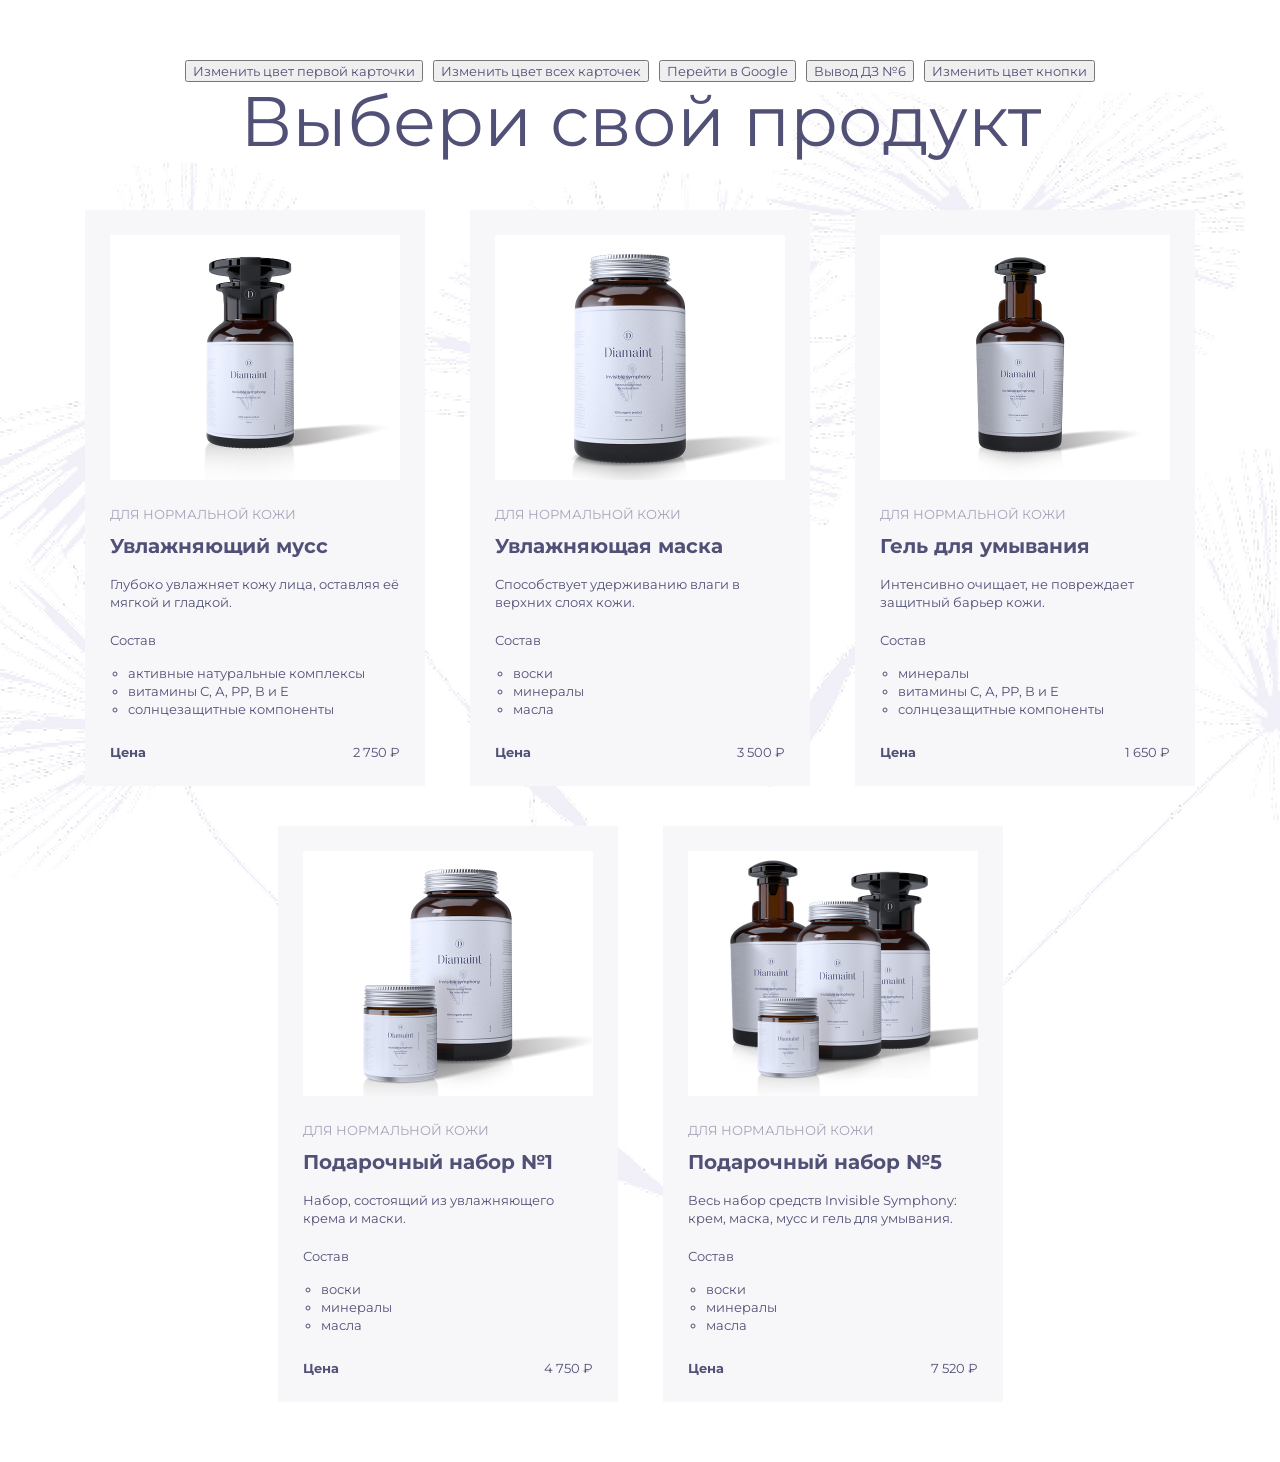
==== index.html @ edb16065 "add JS functions and variables" ====
<!DOCTYPE html>
<html lang="en">
<head>
    <meta charset="UTF-8">
    <meta name="viewport" content="width=device-width, initial-scale=1.0">

    <title>Продуктовая карточка</title>

    <link rel="preconnect" href="https://fonts.googleapis.com">
    <link rel="preconnect" href="https://fonts.gstatic.com" crossorigin>
    <link href="https://fonts.googleapis.com/css2?family=Montserrat:wght@400;700&display=swap" rel="stylesheet">

    <link rel="stylesheet" href="style.css">
    <link rel="stylesheet" href="button.css">
</head>

<body>
    <main class="main">
        <div class="container">
            <div class="button">
                <button id="change-color-first-card">Изменить цвет первой карточки</button>
                <button id="change-color-all-cards">Изменить цвет всех карточек</button>
                <button id="go-to-google">Перейти в Google</button>
                <button id="show-homework-message">Вывод ДЗ &#8470;6</button>
                <button id="change-button-color">Изменить цвет кнопки</button>
            </div>
            <h1 class="products__title">Выбери свой продукт</h1>

            <ul class="products clear-list">

                <li class="products__item card">
                    <img src="img/muss_1.jpg" alt="Товар Увлажняющий мусс" class="card__image">
                    <span class="card__category">для нормальной кожи</span>
                    <h2 class="card__name">Увлажняющий мусс</h2>
                    <p class="card__description">
                        Глубоко увлажняет кожу лица, оставляя её мягкой и гладкой.
                    </p>

                    <div class="card__compound compound">
                        <span class="compound__name">Состав</span>
                        <ul class="compound__list">
                            <li>активные натуральные комплексы</li>
                            <li>витамины С, А, РР, В и Е</li>
                            <li>солнцезащитные компоненты</li>
                        </ul>
                    </div>

                    <div class="card__price">
                        <b>Цена</b>
                        <span>2 750 &#8381;</span>
                    </div>
                </li>

                <li class="products__item card">
                    <img src="img/Moisturizing_mask.jpg" alt="Товар Увлажняющая маска" class="card__image">
                    <span class="card__category">для нормальной кожи</span>
                    <h2 class="card__name">Увлажняющая маска</h2>
                    <p class="card__description">
                        Способствует удерживанию влаги в верхних слоях кожи.
                    </p>

                    <div class="card__compound compound">
                        <span class="compound__name">Состав</span>
                        <ul class="compound__list">
                            <li>воски</li>
                            <li>минералы</li>
                            <li>масла</li>
                        </ul>
                    </div>

                    <div class="card__price">
                        <b>Цена</b>
                        <span>3 500 &#8381;</span>
                    </div>
                </li>

                <li class="products__item card">
                    <img src="img/gel_cleanser.jpg" alt="Товар Гель для умывания" class="card__image">
                    <span class="card__category">для нормальной кожи</span>
                    <h2 class="card__name">Гель для умывания</h2>
                    <p class="card__description">
                        Интенсивно очищает, не повреждает защитный барьер кожи.
                    </p>

                    <div class="card__compound compound">
                        <span class="compound__name">Состав</span>
                        <ul class="compound__list">
                            <li>минералы</li>
                            <li>витамины С, А, РР, В и Е</li>
                            <li>солнцезащитные компоненты</li>
                        </ul>
                    </div>

                    <div class="card__price">
                        <b>Цена</b>
                        <span>1 650 &#8381;</span>
                    </div>
                </li>

                <li class="products__item card">
                    <img src="img/gift_set_1.jpg" alt="Товар Подарочный набор №1" class="card__image">
                    <span class="card__category">для нормальной кожи</span>
                    <h2 class="card__name">Подарочный набор №1</h2>
                    <p class="card__description">
                        Набор, состоящий из увлажняющего крема и маски.
                    </p>

                    <div class="card__compound compound">
                        <span class="compound__name">Состав</span>
                        <ul class="compound__list">
                            <li>воски</li>
                            <li>минералы</li>
                            <li>масла</li>
                        </ul>
                    </div>

                    <div class="card__price">
                        <b>Цена</b>
                        <span>4 750 &#8381;</span>
                    </div>
                </li>

                <li class="products__item card">
                    <img src="img/gift_set_5.jpg" alt="Товар Подарочный набор №5" class="card__image">
                    <span class="card__category">для нормальной кожи</span>
                    <h2 class="card__name">Подарочный набор №5</h2>
                    <p class="card__description">
                        Весь набор средств Invisible Symphony: крем, маска, мусс и гель для умывания.
                    </p>

                    <div class="card__compound compound">
                        <span class="compound__name">Состав</span>
                        <ul class="compound__list">
                            <li>воски</li>
                            <li>минералы</li>
                            <li>масла</li>
                        </ul>
                    </div>

                    <div class="card__price">
                        <b>Цена</b>
                        <span>7 520 &#8381;</span>
                    </div>
                </li>

            </ul>
        </div>
    </main>
    <script src="main.js"></script>
    <script src="homework-7.js"></script>
</body>
</html>
---- style.css ----
*,
*::before,
*::after {
    box-sizing: border-box;
}

body {
    margin: 0;
    font-family: "Montserrat", sans-serif;
    background-color: #ffffff;
    background-image: url("img/dandelion-seeds.png");
    background-position: left top;
    font-size: 13px;
    line-height: 18px;
    color: #515076;
}

.products__title {
    margin: 0 0 50px;
    font-size: 70px;
    font-weight: 400;
    line-height: 78px;
    text-align: center;
}

.main {
    padding: 60px 0;
}

.container {
    width: 1110px;
    margin: 0 auto;
}

.clear-list {
    margin: 0;
    padding: 0;
    list-style: none;
}

.products {
    display: flex;
    flex-wrap: wrap;
    justify-content: center;
    gap: 40px 45px;
}

.products__item {
    width: 340px;
}

.card {
    min-height: 573px;
    padding: 25px;
    background-color: #F7F7FA;
}

.card__image {
    display: block;
    width: 290px;
    height: 245px;
    margin-bottom: 25px;
}

.card__category {
    display: block;
    margin-bottom: 10px;
    font-size: 13px;
    line-height: 18px;
    color: #A5A3B9;
    text-transform: uppercase;
}

.card__name {
    margin: 0 0 15px;
    font-size: 20px;
    line-height: 27px;
    font-weight: 700;
}

.card__description {
    margin: 0 0 20px;
}

.card__compound {
    margin-bottom: 25px;
}

.compound__name {
    display: block;
    margin-bottom: 15px;
}

.compound__list {
    margin: 0;
    padding-left: 18px;
}

.card__price {
    display: flex;
    justify-content: space-between;
    align-items: center;
}
---- button.css ----
.button {
    display: flex;
    justify-content: center;
    gap: 10px;
}

button {
    font-family: "Montserrat", sans-serif;
    font-size: 13px;
    color: #515076;
}
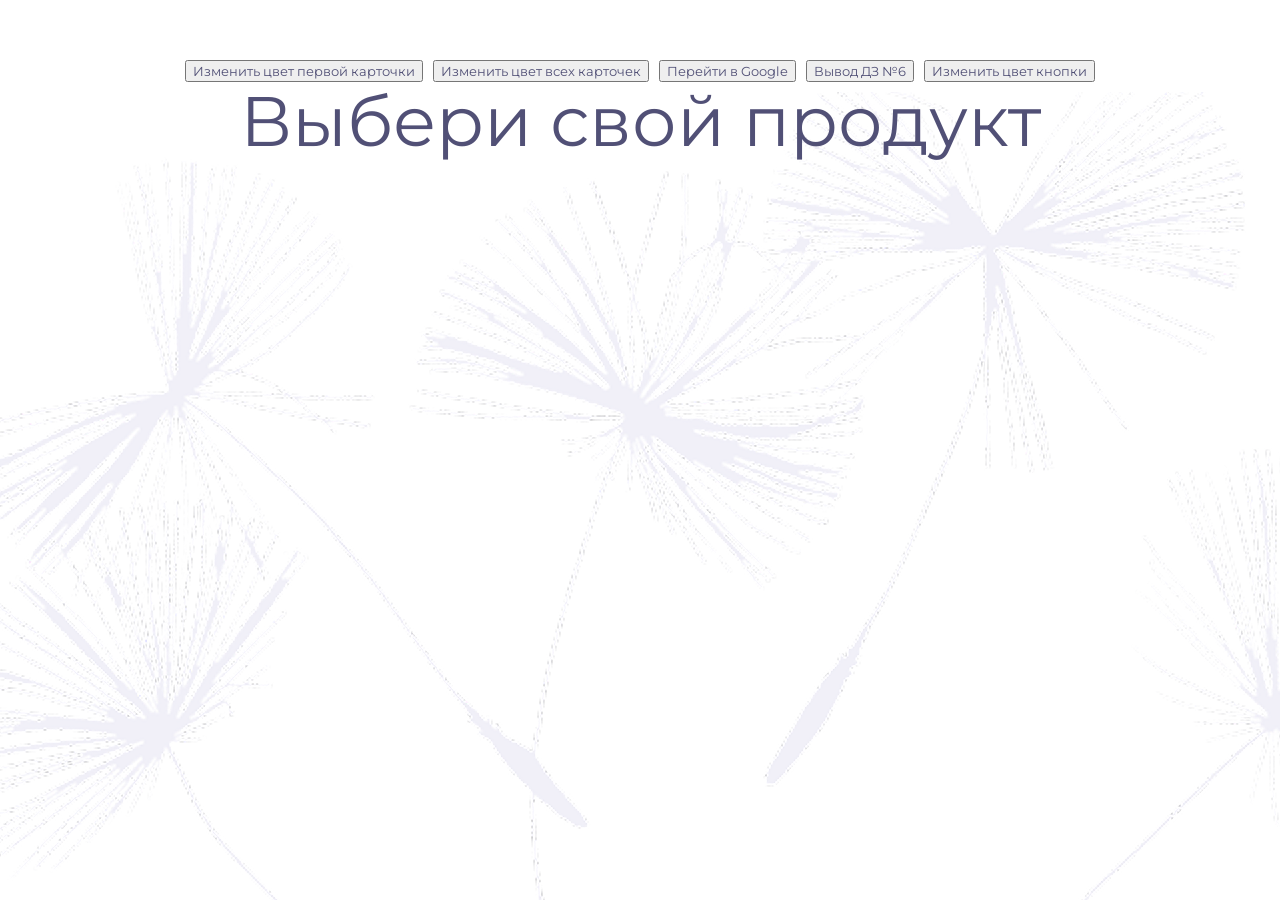
==== commit 132a384f: "feat: add homework 10 product cards and data processing" ====
--- a/index.html
+++ b/index.html
@@ -1,5 +1,5 @@
 <!DOCTYPE html>
-<html lang="en">
+<html lang="ru">
 <head>
     <meta charset="UTF-8">
     <meta name="viewport" content="width=device-width, initial-scale=1.0">
@@ -8,145 +8,57 @@
 
     <link rel="preconnect" href="https://fonts.googleapis.com">
     <link rel="preconnect" href="https://fonts.gstatic.com" crossorigin>
-    <link href="https://fonts.googleapis.com/css2?family=Montserrat:wght@400;700&display=swap" rel="stylesheet">
+
+    <link
+        href="https://fonts.googleapis.com/css2?family=Montserrat:wght@400;700&display=swap"
+        rel="stylesheet"
+    >
 
     <link rel="stylesheet" href="style.css">
     <link rel="stylesheet" href="button.css">
 </head>
 
 <body>
+
     <main class="main">
         <div class="container">
+
             <div class="button">
-                <button id="change-color-first-card">Изменить цвет первой карточки</button>
-                <button id="change-color-all-cards">Изменить цвет всех карточек</button>
-                <button id="go-to-google">Перейти в Google</button>
-                <button id="show-homework-message">Вывод ДЗ &#8470;6</button>
-                <button id="change-button-color">Изменить цвет кнопки</button>
+                <button id="change-color-first-card">
+                    Изменить цвет первой карточки
+                </button>
+
+                <button id="change-color-all-cards">
+                    Изменить цвет всех карточек
+                </button>
+
+                <button id="go-to-google">
+                    Перейти в Google
+                </button>
+
+                <button id="show-homework-message">
+                    Вывод ДЗ №6
+                </button>
+
+                <button id="change-button-color">
+                    Изменить цвет кнопки
+                </button>
             </div>
-            <h1 class="products__title">Выбери свой продукт</h1>
 
-            <ul class="products clear-list">
+            <h1 class="products__title">
+                Выбери свой продукт
+            </h1>
 
-                <li class="products__item card">
-                    <img src="img/muss_1.jpg" alt="Товар Увлажняющий мусс" class="card__image">
-                    <span class="card__category">для нормальной кожи</span>
-                    <h2 class="card__name">Увлажняющий мусс</h2>
-                    <p class="card__description">
-                        Глубоко увлажняет кожу лица, оставляя её мягкой и гладкой.
-                    </p>
+            <ul class="products clear-list"></ul>
 
-                    <div class="card__compound compound">
-                        <span class="compound__name">Состав</span>
-                        <ul class="compound__list">
-                            <li>активные натуральные комплексы</li>
-                            <li>витамины С, А, РР, В и Е</li>
-                            <li>солнцезащитные компоненты</li>
-                        </ul>
-                    </div>
-
-                    <div class="card__price">
-                        <b>Цена</b>
-                        <span>2 750 &#8381;</span>
-                    </div>
-                </li>
-
-                <li class="products__item card">
-                    <img src="img/Moisturizing_mask.jpg" alt="Товар Увлажняющая маска" class="card__image">
-                    <span class="card__category">для нормальной кожи</span>
-                    <h2 class="card__name">Увлажняющая маска</h2>
-                    <p class="card__description">
-                        Способствует удерживанию влаги в верхних слоях кожи.
-                    </p>
-
-                    <div class="card__compound compound">
-                        <span class="compound__name">Состав</span>
-                        <ul class="compound__list">
-                            <li>воски</li>
-                            <li>минералы</li>
-                            <li>масла</li>
-                        </ul>
-                    </div>
-
-                    <div class="card__price">
-                        <b>Цена</b>
-                        <span>3 500 &#8381;</span>
-                    </div>
-                </li>
-
-                <li class="products__item card">
-                    <img src="img/gel_cleanser.jpg" alt="Товар Гель для умывания" class="card__image">
-                    <span class="card__category">для нормальной кожи</span>
-                    <h2 class="card__name">Гель для умывания</h2>
-                    <p class="card__description">
-                        Интенсивно очищает, не повреждает защитный барьер кожи.
-                    </p>
-
-                    <div class="card__compound compound">
-                        <span class="compound__name">Состав</span>
-                        <ul class="compound__list">
-                            <li>минералы</li>
-                            <li>витамины С, А, РР, В и Е</li>
-                            <li>солнцезащитные компоненты</li>
-                        </ul>
-                    </div>
-
-                    <div class="card__price">
-                        <b>Цена</b>
-                        <span>1 650 &#8381;</span>
-                    </div>
-                </li>
-
-                <li class="products__item card">
-                    <img src="img/gift_set_1.jpg" alt="Товар Подарочный набор №1" class="card__image">
-                    <span class="card__category">для нормальной кожи</span>
-                    <h2 class="card__name">Подарочный набор №1</h2>
-                    <p class="card__description">
-                        Набор, состоящий из увлажняющего крема и маски.
-                    </p>
-
-                    <div class="card__compound compound">
-                        <span class="compound__name">Состав</span>
-                        <ul class="compound__list">
-                            <li>воски</li>
-                            <li>минералы</li>
-                            <li>масла</li>
-                        </ul>
-                    </div>
-
-                    <div class="card__price">
-                        <b>Цена</b>
-                        <span>4 750 &#8381;</span>
-                    </div>
-                </li>
-
-                <li class="products__item card">
-                    <img src="img/gift_set_5.jpg" alt="Товар Подарочный набор №5" class="card__image">
-                    <span class="card__category">для нормальной кожи</span>
-                    <h2 class="card__name">Подарочный набор №5</h2>
-                    <p class="card__description">
-                        Весь набор средств Invisible Symphony: крем, маска, мусс и гель для умывания.
-                    </p>
-
-                    <div class="card__compound compound">
-                        <span class="compound__name">Состав</span>
-                        <ul class="compound__list">
-                            <li>воски</li>
-                            <li>минералы</li>
-                            <li>масла</li>
-                        </ul>
-                    </div>
-
-                    <div class="card__price">
-                        <b>Цена</b>
-                        <span>7 520 &#8381;</span>
-                    </div>
-                </li>
-
-            </ul>
         </div>
     </main>
+
     <script src="main.js"></script>
     <script src="homework-7.js"></script>
+    <script src="homework-8.js"></script>
+    <script type="module" src="./homework-9.js"></script>
+    <script type="module" src="./homework-10.js"></script>
+
 </body>
 </html>
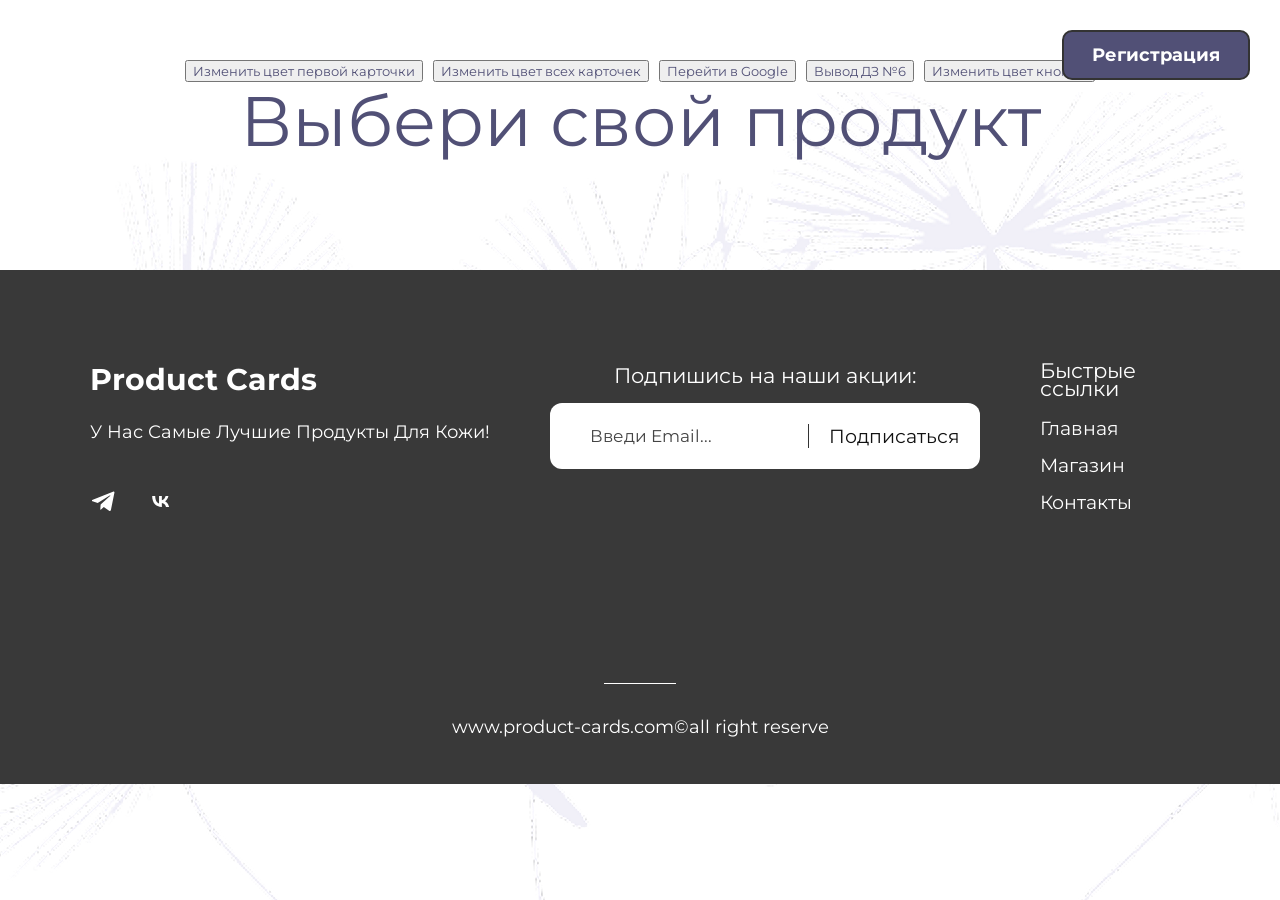
==== commit 636133b1: "feat: add homework 11 forms and modal window" ====
--- a/index.html
+++ b/index.html
@@ -1,64 +1,352 @@
 <!DOCTYPE html>
+
 <html lang="ru">
+
 <head>
-    <meta charset="UTF-8">
-    <meta name="viewport" content="width=device-width, initial-scale=1.0">
-
-    <title>Продуктовая карточка</title>
-
-    <link rel="preconnect" href="https://fonts.googleapis.com">
-    <link rel="preconnect" href="https://fonts.gstatic.com" crossorigin>
-
-    <link
-        href="https://fonts.googleapis.com/css2?family=Montserrat:wght@400;700&display=swap"
-        rel="stylesheet"
-    >
-
-    <link rel="stylesheet" href="style.css">
-    <link rel="stylesheet" href="button.css">
+
+<meta charset="UTF-8">
+<meta name="viewport" content="width=device-width, initial-scale=1.0">
+
+<title>Продуктовая карточка</title>
+
+<link rel="preconnect" href="https://fonts.googleapis.com">
+<link rel="preconnect" href="https://fonts.gstatic.com" crossorigin>
+
+<link
+    href="https://fonts.googleapis.com/css2?family=Montserrat:wght@400;700&display=swap"
+    rel="stylesheet"
+>
+
+<link rel="stylesheet" href="style.css">
+<link rel="stylesheet" href="button.css">
+<link rel="stylesheet" href="footer.css">
+<link rel="stylesheet" href="modal.css">
+
+
 </head>
 
 <body>
 
-    <main class="main">
-        <div class="container">
-
-            <div class="button">
-                <button id="change-color-first-card">
-                    Изменить цвет первой карточки
+
+<main class="main">
+
+    <div class="container">
+
+        <div class="button">
+
+            <button id="change-color-first-card">
+                Изменить цвет первой карточки
+            </button>
+
+            <button id="change-color-all-cards">
+                Изменить цвет всех карточек
+            </button>
+
+            <button id="go-to-google">
+                Перейти в Google
+            </button>
+
+            <button id="show-homework-message">
+                Вывод ДЗ №6
+            </button>
+
+            <button id="change-button-color">
+                Изменить цвет кнопки
+            </button>
+
+        </div>
+
+        <div class="registration">
+
+            <button id="registration-button" type="button">
+                Регистрация
+            </button>
+
+        </div>
+
+        <h1 class="products__title">
+            Выбери свой продукт
+        </h1>
+
+        <ul class="products clear-list"></ul>
+
+    </div>
+
+</main>
+
+<footer class="footer">
+
+    <div class="footer__container">
+
+        <div class="footer__info">
+
+            <h2 class="footer__title">
+                Product Cards
+            </h2>
+
+            <p class="footer__description">
+                У Нас Самые Лучшие Продукты Для Кожи!
+            </p>
+
+            <div class="footer__socials">
+
+                <a
+                    href="https://t.me/"
+                    class="footer__social"
+                    aria-label="Telegram"
+                >
+
+                    <svg
+                        viewBox="0 0 24 24"
+                        aria-hidden="true"
+                    >
+
+                        <path
+                            d="M21.5 3.5 18.2 20c-.25 1.17-.9 1.46-1.82.91l-5.02-3.7-2.42 2.33c-.27.27-.5.5-1.03.5l.37-5.11 9.3-8.4c.4-.37-.09-.57-.62-.2L5.47 13.37.52 11.82c-1.08-.34-1.1-1.08.23-1.59L20.1 2.6c.91-.34 1.71.2 1.4.9Z"
+                        />
+
+                    </svg>
+
+                </a>
+
+                <a
+                    href="https://vk.com/"
+                    class="footer__social"
+                    aria-label="VK"
+                >
+
+                    <svg
+                        viewBox="0 0 24 24"
+                        aria-hidden="true"
+                    >
+
+                        <path
+                            d="M13.1 17.2c-5.7 0-9-3.9-9.1-10.4h2.9c.1 4.7 2.1 6.7 3.7 7.1V6.8h2.7v4.1c1.5-.2 3.1-2 3.6-4.1h2.7c-.4 2.5-2 4.3-3.2 5 1.2.6 3.1 2.2 3.9 5.4h-3c-.5-2-1.9-3.5-4-3.8v3.8h-.2Z"
+                        />
+
+                    </svg>
+
+                </a>
+
+            </div>
+
+        </div>
+
+        <div class="footer__subscribe">
+
+            <h2 class="footer__subscribe-title">
+                Подпишись на наши акции:
+            </h2>
+
+            <form class="footer__form">
+
+                <label
+                    for="email"
+                    class="footer__label"
+                >
+                    Email
+                </label>
+
+                <input
+                    type="email"
+                    id="email"
+                    name="email"
+                    class="footer__input"
+                    placeholder="Введи Email..."
+                    title="Введите корректный адрес электронной почты"
+                    required
+                >
+
+                <span class="footer__divider"></span>
+
+                <button
+                    type="submit"
+                    class="footer__button"
+                >
+                    Подписаться
                 </button>
 
-                <button id="change-color-all-cards">
-                    Изменить цвет всех карточек
-                </button>
-
-                <button id="go-to-google">
-                    Перейти в Google
-                </button>
-
-                <button id="show-homework-message">
-                    Вывод ДЗ №6
-                </button>
-
-                <button id="change-button-color">
-                    Изменить цвет кнопки
-                </button>
-            </div>
-
-            <h1 class="products__title">
-                Выбери свой продукт
-            </h1>
-
-            <ul class="products clear-list"></ul>
+            </form>
 
         </div>
-    </main>
-
-    <script src="main.js"></script>
-    <script src="homework-7.js"></script>
-    <script src="homework-8.js"></script>
-    <script type="module" src="./homework-9.js"></script>
-    <script type="module" src="./homework-10.js"></script>
+
+        <nav class="footer__navigation">
+
+            <h2 class="footer__navigation-title">
+                Быстрые ссылки
+            </h2>
+
+            <ul class="footer__links">
+
+                <li>
+                    <a href="#">
+                        Главная
+                    </a>
+                </li>
+
+                <li>
+                    <a href="#">
+                        Магазин
+                    </a>
+                </li>
+
+                <li>
+                    <a href="#">
+                        Контакты
+                    </a>
+                </li>
+
+            </ul>
+
+        </nav>
+
+    </div>
+
+    <div class="footer__bottom">
+
+        <span class="footer__line"></span>
+
+        <p class="footer__copyright">
+            www.product-cards.com©all right reserve
+        </p>
+
+    </div>
+
+</footer>
+
+<div class="modal">
+
+    <div class="overlay"></div>
+
+    <div class="modal__content">
+
+        <button
+            class="modal__close"
+            type="button"
+        >
+            ×
+        </button>
+
+        <h2 class="modal__title">
+            Регистрация
+        </h2>
+
+        <form class="registration__form">
+
+            <label for="name">
+                Имя
+            </label>
+
+            <input
+                type="text"
+                id="name"
+                name="name"
+                placeholder="Введите имя"
+                pattern="[А-ЯЁ][а-яё]+"
+                title="Имя должно начинаться с заглавной русской буквы и содержать только русские буквы, например Иван"
+                required
+            >
+
+            <label for="surname">
+                Фамилия
+            </label>
+
+            <input
+                type="text"
+                id="surname"
+                name="surname"
+                placeholder="Введите фамилию"
+                pattern="[А-ЯЁ][а-яё]+"
+                title="Фамилия должна начинаться с заглавной русской буквы и содержать только русские буквы, например Иванов"
+                required
+            >
+
+            <label for="birth-date">
+                Дата рождения
+            </label>
+
+            <input
+                type="date"
+                id="birth-date"
+                name="birthDate"
+                required
+            >
+
+            <label for="login">
+                Логин
+            </label>
+
+            <input
+                type="text"
+                id="login"
+                name="login"
+                placeholder="Введите логин"
+                minlength="3"
+                pattern="[A-Za-z0-9_]+"
+                title="Логин должен содержать минимум 3 символа: латинские буквы, цифры или _"
+                required
+            >
+
+            <label for="password">
+                Пароль
+            </label>
+
+            <input
+                type="password"
+                id="password"
+                name="password"
+                placeholder="Введите пароль"
+                minlength="8"
+                pattern="(?=.*[A-Z])(?=.*[a-z])(?=.*\d)[A-Za-z\d]{8,}"
+                title="Пароль должен содержать минимум 8 символов, заглавную букву, строчную букву и цифру"
+                required
+            >
+
+            <label for="password-repeat">
+                Повторите пароль
+            </label>
+
+            <input
+                type="password"
+                id="password-repeat"
+                name="passwordRepeat"
+                placeholder="Повторите пароль"
+                title="Пароли должны совпадать"
+                required
+            >
+
+            <button
+                type="submit"
+                class="registration__submit"
+            >
+                Зарегистрироваться
+            </button>
+
+        </form>
+
+    </div>
+
+</div>
+
+<script src="main.js"></script>
+<script src="homework-7.js"></script>
+<script src="homework-8.js"></script>
+
+<script
+    type="module"
+    src="./homework-9.js"
+></script>
+
+<script
+    type="module"
+    src="./homework-10.js"
+></script>
+
+<script
+    type="module"
+    src="./homework-11.js"
+></script>
 
 </body>
+
 </html>
--- a/footer.css
+++ b/footer.css
@@ -0,0 +1,303 @@
+.footer {
+    background-color: #393939;
+    color: #ffffff;
+    padding: 92px 90px 28px;
+    min-height: 514px;
+    box-sizing: border-box;
+}
+
+.footer__container {
+    max-width: 1690px;
+    margin: 0 auto;
+
+    display: grid;
+    grid-template-columns: 1fr 1.2fr 1fr;
+    gap: 60px;
+}
+
+
+/* LEFT */
+
+.footer__title {
+    margin: 0 0 22px;
+
+    font-size: 30px;
+    font-weight: 700;
+    line-height: 1.2;
+}
+
+.footer__description {
+    margin: 0;
+
+    font-size: 18px;
+    font-weight: 400;
+    line-height: 1.4;
+
+    white-space: nowrap;
+}
+
+.footer__socials {
+    display: flex;
+    align-items: center;
+    gap: 28px;
+
+    margin-top: 42px;
+}
+
+.footer__social {
+    display: flex;
+    align-items: center;
+    justify-content: center;
+
+    width: 28px;
+    height: 28px;
+
+    color: #ffffff;
+    text-decoration: none;
+}
+
+.footer__social svg {
+    width: 25px;
+    height: 25px;
+
+    fill: currentColor;
+}
+
+
+/* CENTER */
+
+.footer__subscribe {
+    display: flex;
+    flex-direction: column;
+    align-items: center;
+}
+
+.footer__subscribe-title {
+    margin: 0 0 14px;
+
+    font-size: 21px;
+    font-weight: 400;
+    line-height: 1.3;
+
+    text-align: center;
+}
+
+.footer__form {
+    width: 430px;
+    height: 66px;
+
+    display: flex;
+    align-items: center;
+
+    background-color: #ffffff;
+    border-radius: 12px;
+
+    box-sizing: border-box;
+    padding: 0 20px 0 38px;
+}
+
+.footer__label {
+    position: absolute;
+
+    width: 1px;
+    height: 1px;
+
+    padding: 0;
+    margin: -1px;
+
+    overflow: hidden;
+
+    clip: rect(0, 0, 0, 0);
+    white-space: nowrap;
+
+    border: 0;
+}
+
+.footer__input {
+    flex: 1;
+
+    min-width: 0;
+
+    border: none;
+    outline: none;
+
+    font-family: inherit;
+    font-size: 17px;
+    color: #333333;
+}
+
+.footer__input::placeholder {
+    color: #444444;
+}
+
+.footer__divider {
+    width: 1px;
+    height: 24px;
+
+    background-color: #333333;
+
+    margin: 0 20px;
+}
+
+.footer__button {
+    border: none;
+    background: none;
+
+    padding: 0;
+
+    font-family: inherit;
+    font-size: 19px;
+    color: #111111;
+
+    cursor: pointer;
+}
+
+
+/* RIGHT */
+
+.footer__navigation {
+    justify-self: end;
+}
+
+.footer__navigation-title {
+    margin: 0 0 22px;
+
+    font-size: 21px;
+    font-weight: 400;
+}
+
+.footer__links {
+    display: flex;
+    flex-direction: column;
+    gap: 18px;
+
+    margin: 0;
+    padding: 0;
+
+    list-style: none;
+}
+
+.footer__links a {
+    font-size: 19px;
+    color: #ffffff;
+    text-decoration: none;
+
+    transition: opacity 0.2s ease;
+}
+
+.footer__links a:hover {
+    opacity: 0.65;
+}
+
+
+/* BOTTOM */
+
+.footer__bottom {
+    display: flex;
+    flex-direction: column;
+    align-items: center;
+
+    margin-top: 168px;
+}
+
+.footer__line {
+    width: 72px;
+    height: 1px;
+
+    background-color: #ffffff;
+
+    margin-bottom: 34px;
+}
+
+.footer__copyright {
+    margin: 0;
+
+    font-size: 18px;
+    font-weight: 400;
+
+    text-align: center;
+}
+
+
+/* ADAPTIVE */
+
+@media (max-width: 900px) {
+
+    .footer {
+        padding: 60px 30px 30px;
+    }
+
+    .footer__container {
+        grid-template-columns: 1fr;
+        gap: 50px;
+    }
+
+    .footer__description {
+        white-space: normal;
+    }
+
+    .footer__subscribe {
+        align-items: flex-start;
+    }
+
+    .footer__subscribe-title {
+        text-align: left;
+    }
+
+    .footer__navigation {
+        justify-self: start;
+    }
+
+    .footer__form {
+        width: 100%;
+        max-width: 510px;
+    }
+
+    .footer__bottom {
+        margin-top: 80px;
+    }
+}
+
+
+/* MOBILE */
+
+@media (max-width: 500px) {
+
+    .footer {
+        padding: 45px 20px 25px;
+    }
+
+    .footer__title {
+        font-size: 26px;
+    }
+
+    .footer__description {
+        font-size: 17px;
+    }
+
+    .footer__subscribe-title {
+        font-size: 21px;
+    }
+
+    .footer__form {
+        height: auto;
+        min-height: 60px;
+        padding: 0 15px 0 20px;
+    }
+
+    .footer__input {
+        font-size: 14px;
+    }
+
+    .footer__button {
+        font-size: 15px;
+    }
+
+    .footer__divider {
+        margin: 0 12px;
+    }
+
+    .footer__copyright {
+        font-size: 14px;
+    }
+}
--- a/modal.css
+++ b/modal.css
@@ -0,0 +1,171 @@
+.modal {
+    display: none;
+    position: fixed;
+    top: 0;
+    left: 0;
+    width: 100%;
+    height: 100%;
+    z-index: 10;
+}
+
+.modal-showed {
+    display: block;
+}
+
+.overlay {
+    position: absolute;
+    top: 0;
+    left: 0;
+    width: 100%;
+    height: 100%;
+    background-color: rgba(0,0,0,0.7);
+}
+
+.modal__content {
+    position: absolute;
+    top: 50%;
+    left: 50%;
+    width: 500px;
+    max-height: 90vh;
+    padding: 40px;
+    box-sizing: border-box;
+    background-color: #ffffff;
+    border-radius: 12px;
+    transform: translate(-50%,-50%);
+    z-index: 11;
+    overflow-y: auto;
+    color: #515076;
+    font-size: 15px;
+}
+
+.modal__title {
+    margin: 0 0 30px;
+    font-size: 28px;
+    font-weight: 700;
+    text-align: center;
+}
+
+.modal__close {
+    position: absolute;
+    top: 12px;
+    right: 12px;
+    width: 36px;
+    height: 36px;
+    display: flex;
+    align-items: center;
+    justify-content: center;
+    padding: 0;
+    border: none;
+    border-radius: 50%;
+    outline: none;
+    background-color: transparent;
+    color: #515076;
+    font-family: inherit;
+    font-size: 28px;
+    font-weight: 400;
+    line-height: 1;
+    cursor: pointer;
+    transition: background-color 0.2s ease,color 0.2s ease;
+}
+
+.modal__close:hover {
+    background-color: #f0f0f4;
+    color: #646379;
+}
+
+.registration__form {
+    display: flex;
+    flex-direction: column;
+}
+
+.registration__form label {
+    margin-bottom: 6px;
+    font-size: 15px;
+    font-weight: 700;
+}
+
+.registration__form input {
+    display: block;
+    width: 100%;
+    height: 40px;
+    margin-top: 5px;
+    margin-bottom: 30px;
+    padding: 0 12px;
+    box-sizing: border-box;
+    border-radius: 5px;
+    border: 1px solid #a5a3b9;
+    font-family: inherit;
+    font-size: 15px;
+}
+
+.registration__form input:focus {
+    border-color: #515076;
+}
+
+.registration__form input::placeholder {
+    color: #888888;
+}
+
+.registration__submit {
+    display: block;
+    width: 300px;
+    height: 40px;
+    margin: 0 auto;
+    padding: 3px;
+    border: 1px solid #ffffff;
+    border-radius: 12px;
+    background-color: #515076;
+    color: #ffffff;
+    font-family: inherit;
+    font-size: 16px;
+    cursor: pointer;
+}
+
+.registration__submit:hover {
+    background-color: #646379;
+}
+
+.registration {
+    position: absolute;
+    top: 30px;
+    right: 30px;
+}
+
+#registration-button {
+    padding: 12px 28px;
+    border: 2px solid #333333;
+    border-radius: 10px;
+    background-color: #515076;
+    color: #ffffff;
+    font-family: inherit;
+    font-size: 18px;
+    font-weight: 700;
+    cursor: pointer;
+    transition: 0.2s ease;
+}
+
+#registration-button:hover {
+    background-color: #333333;
+    color: #ffffff;
+}
+
+@media (max-width: 600px) {
+    .modal__content {
+        width: calc(100% - 30px);
+        padding: 35px 20px 25px;
+    }
+
+    .modal__title {
+        font-size: 24px;
+    }
+
+    #registration-button {
+        padding: 10px 20px;
+        font-size: 16px;
+    }
+
+    .registration {
+        top: 20px;
+        right: 20px;
+    }
+}
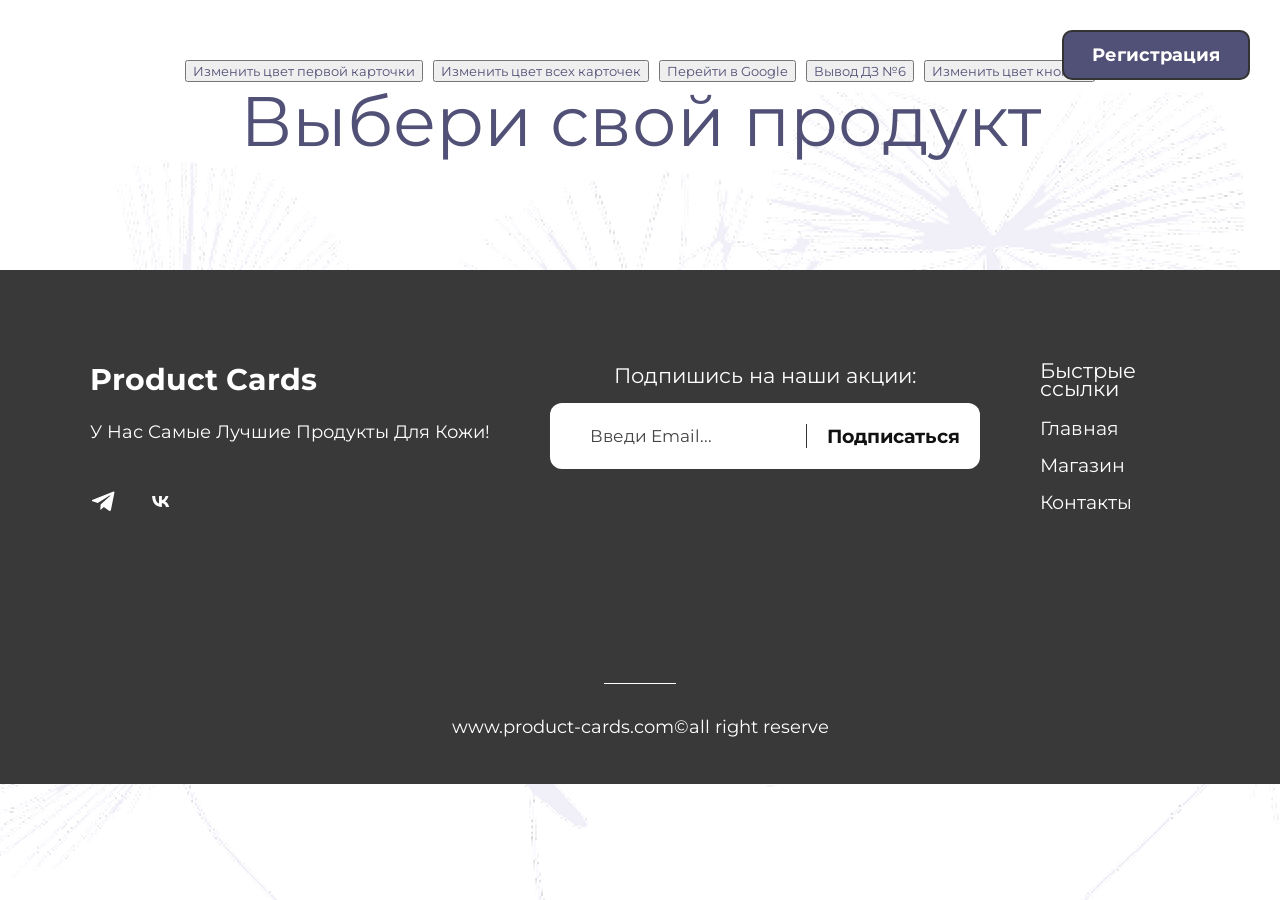
==== commit 5160ad9f: "feat: complete homework 12 with Modal, Form classes and validation" ====
--- a/index.html
+++ b/index.html
@@ -17,10 +17,10 @@
     rel="stylesheet"
 >
 
-<link rel="stylesheet" href="style.css">
-<link rel="stylesheet" href="button.css">
-<link rel="stylesheet" href="footer.css">
-<link rel="stylesheet" href="modal.css">
+<link rel="stylesheet" href="./css/style.css">
+<link rel="stylesheet" href="./css/button.css">
+<link rel="stylesheet" href="./css/footer.css">
+<link rel="stylesheet" href="./css/modal.css">
 
 
 </head>
@@ -138,7 +138,7 @@
                 Подпишись на наши акции:
             </h2>
 
-            <form class="footer__form">
+            <form class="footer__form" id="footer-form">
 
                 <label
                     for="email"
@@ -214,7 +214,7 @@
 
 </footer>
 
-<div class="modal">
+<div class="modal" id="registration-modal">
 
     <div class="overlay"></div>
 
@@ -231,8 +231,7 @@
             Регистрация
         </h2>
 
-        <form class="registration__form">
-
+        <form class="registration__form" id="registration-form">
             <label for="name">
                 Имя
             </label>
@@ -328,24 +327,7 @@
 
 </div>
 
-<script src="main.js"></script>
-<script src="homework-7.js"></script>
-<script src="homework-8.js"></script>
-
-<script
-    type="module"
-    src="./homework-9.js"
-></script>
-
-<script
-    type="module"
-    src="./homework-10.js"
-></script>
-
-<script
-    type="module"
-    src="./homework-11.js"
-></script>
+<script type="module" src="./js/main.js"></script>
 
 </body>
 
--- a/css/style.css
+++ b/css/style.css
@@ -0,0 +1,103 @@
+*,
+*::before,
+*::after {
+    box-sizing: border-box;
+}
+
+body {
+    margin: 0;
+    font-family: "Montserrat", sans-serif;
+    background-color: #ffffff;
+    background-image: url("../img/dandelion-seeds.png");
+    background-position: left top;
+    font-size: 13px;
+    line-height: 18px;
+    color: #515076;
+}
+
+.products__title {
+    margin: 0 0 50px;
+    font-size: 70px;
+    font-weight: 400;
+    line-height: 78px;
+    text-align: center;
+}
+
+.main {
+    padding: 60px 0;
+}
+
+.container {
+    width: 1110px;
+    margin: 0 auto;
+}
+
+.clear-list {
+    margin: 0;
+    padding: 0;
+    list-style: none;
+}
+
+.products {
+    display: flex;
+    flex-wrap: wrap;
+    justify-content: center;
+    gap: 40px 45px;
+}
+
+.products__item {
+    width: 340px;
+}
+
+.card {
+    min-height: 573px;
+    padding: 25px;
+    background-color: #F7F7FA;
+}
+
+.card__image {
+    display: block;
+    width: 290px;
+    height: 245px;
+    margin-bottom: 25px;
+}
+
+.card__category {
+    display: block;
+    margin-bottom: 10px;
+    font-size: 13px;
+    line-height: 18px;
+    color: #A5A3B9;
+    text-transform: uppercase;
+}
+
+.card__name {
+    margin: 0 0 15px;
+    font-size: 20px;
+    line-height: 27px;
+    font-weight: 700;
+}
+
+.card__description {
+    margin: 0 0 20px;
+}
+
+.card__compound {
+    margin-bottom: 25px;
+}
+
+.compound__name {
+    display: block;
+    margin-bottom: 15px;
+}
+
+.compound__list {
+    margin: 0;
+    padding-left: 18px;
+}
+
+.card__price {
+    display: flex;
+    justify-content: space-between;
+    align-items: center;
+}
--- a/css/button.css
+++ b/css/button.css
@@ -0,0 +1,12 @@
+
+.button {
+    display: flex;
+    justify-content: center;
+    gap: 10px;
+}
+
+button {
+    font-family: "Montserrat", sans-serif;
+    font-size: 13px;
+    color: #515076;
+}
--- a/css/footer.css
+++ b/css/footer.css
@@ -0,0 +1,311 @@
+.footer {
+    background-color: #393939;
+    color: #ffffff;
+    padding: 92px 90px 28px;
+    min-height: 514px;
+    box-sizing: border-box;
+}
+
+.footer__container {
+    max-width: 1690px;
+    margin: 0 auto;
+
+    display: grid;
+    grid-template-columns: 1fr 1.2fr 1fr;
+    gap: 60px;
+}
+
+
+/* LEFT */
+
+.footer__title {
+    margin: 0 0 22px;
+
+    font-size: 30px;
+    font-weight: 700;
+    line-height: 1.2;
+}
+
+.footer__description {
+    margin: 0;
+
+    font-size: 18px;
+    font-weight: 400;
+    line-height: 1.4;
+
+    white-space: nowrap;
+}
+
+.footer__socials {
+    display: flex;
+    align-items: center;
+    gap: 28px;
+
+    margin-top: 42px;
+}
+
+.footer__social {
+    display: flex;
+    align-items: center;
+    justify-content: center;
+
+    width: 28px;
+    height: 28px;
+
+    color: #ffffff;
+    text-decoration: none;
+}
+
+.footer__social svg {
+    width: 25px;
+    height: 25px;
+
+    fill: currentColor;
+}
+
+
+/* CENTER */
+
+.footer__subscribe {
+    display: flex;
+    flex-direction: column;
+    align-items: center;
+}
+
+.footer__subscribe-title {
+    margin: 0 0 14px;
+
+    font-size: 21px;
+    font-weight: 400;
+    line-height: 1.3;
+
+    text-align: center;
+}
+
+.footer__form {
+    width: 430px;
+    height: 66px;
+
+    display: flex;
+    align-items: center;
+
+    background-color: #ffffff;
+    border-radius: 12px;
+
+    box-sizing: border-box;
+    padding: 0 20px 0 38px;
+}
+
+.footer__label {
+    position: absolute;
+
+    width: 1px;
+    height: 1px;
+
+    padding: 0;
+    margin: -1px;
+
+    overflow: hidden;
+
+    clip: rect(0, 0, 0, 0);
+    white-space: nowrap;
+
+    border: 0;
+}
+
+.footer__input {
+    flex: 1;
+
+    min-width: 0;
+
+    border: none;
+    outline: none;
+
+    font-family: inherit;
+    font-size: 17px;
+    color: #333333;
+}
+
+.footer__input::placeholder {
+    color: #444444;
+}
+
+.footer__divider {
+    width: 1px;
+    height: 24px;
+
+    background-color: #333333;
+
+    margin: 0 20px;
+}
+
+.footer__button {
+    border: none;
+    background: none;
+    padding: 10px 0;
+    font-family: inherit;
+    font-size: 19px;
+    font-weight: 700;
+    color: #111111;
+    cursor: pointer;
+    transition: opacity 0.2s ease,transform 0.2s ease;
+}
+
+.footer__button:hover {
+    opacity: 0.65;
+    transform: translateY(-1px);
+}
+
+.footer__button:active {
+    transform: translateY(0);
+}
+
+
+/* RIGHT */
+
+.footer__navigation {
+    justify-self: end;
+}
+
+.footer__navigation-title {
+    margin: 0 0 22px;
+
+    font-size: 21px;
+    font-weight: 400;
+}
+
+.footer__links {
+    display: flex;
+    flex-direction: column;
+    gap: 18px;
+
+    margin: 0;
+    padding: 0;
+
+    list-style: none;
+}
+
+.footer__links a {
+    font-size: 19px;
+    color: #ffffff;
+    text-decoration: none;
+
+    transition: opacity 0.2s ease;
+}
+
+.footer__links a:hover {
+    opacity: 0.65;
+}
+
+
+/* BOTTOM */
+
+.footer__bottom {
+    display: flex;
+    flex-direction: column;
+    align-items: center;
+
+    margin-top: 168px;
+}
+
+.footer__line {
+    width: 72px;
+    height: 1px;
+
+    background-color: #ffffff;
+
+    margin-bottom: 34px;
+}
+
+.footer__copyright {
+    margin: 0;
+
+    font-size: 18px;
+    font-weight: 400;
+
+    text-align: center;
+}
+
+
+/* ADAPTIVE */
+
+@media (max-width: 900px) {
+
+    .footer {
+        padding: 60px 30px 30px;
+    }
+
+    .footer__container {
+        grid-template-columns: 1fr;
+        gap: 50px;
+    }
+
+    .footer__description {
+        white-space: normal;
+    }
+
+    .footer__subscribe {
+        align-items: flex-start;
+    }
+
+    .footer__subscribe-title {
+        text-align: left;
+    }
+
+    .footer__navigation {
+        justify-self: start;
+    }
+
+    .footer__form {
+        width: 100%;
+        max-width: 510px;
+    }
+
+    .footer__bottom {
+        margin-top: 80px;
+    }
+}
+
+
+/* MOBILE */
+
+@media (max-width: 500px) {
+
+    .footer {
+        padding: 45px 20px 25px;
+    }
+
+    .footer__title {
+        font-size: 26px;
+    }
+
+    .footer__description {
+        font-size: 17px;
+    }
+
+    .footer__subscribe-title {
+        font-size: 21px;
+    }
+
+    .footer__form {
+        height: auto;
+        min-height: 60px;
+        padding: 0 15px 0 20px;
+    }
+
+    .footer__input {
+        font-size: 14px;
+    }
+
+    .footer__button {
+        font-size: 15px;
+    }
+
+    .footer__divider {
+        margin: 0 12px;
+    }
+
+    .footer__copyright {
+        font-size: 14px;
+    }
+}
--- a/css/modal.css
+++ b/css/modal.css
@@ -0,0 +1,171 @@
+.modal {
+    display: none;
+    position: fixed;
+    top: 0;
+    left: 0;
+    width: 100%;
+    height: 100%;
+    z-index: 10;
+}
+
+.modal-showed {
+    display: block;
+}
+
+.overlay {
+    position: absolute;
+    top: 0;
+    left: 0;
+    width: 100%;
+    height: 100%;
+    background-color: rgba(0,0,0,0.7);
+}
+
+.modal__content {
+    position: absolute;
+    top: 50%;
+    left: 50%;
+    width: 500px;
+    max-height: 90vh;
+    padding: 40px;
+    box-sizing: border-box;
+    background-color: #ffffff;
+    border-radius: 12px;
+    transform: translate(-50%,-50%);
+    z-index: 11;
+    overflow-y: auto;
+    color: #515076;
+    font-size: 15px;
+}
+
+.modal__title {
+    margin: 0 0 30px;
+    font-size: 28px;
+    font-weight: 700;
+    text-align: center;
+}
+
+.modal__close {
+    position: absolute;
+    top: 12px;
+    right: 12px;
+    width: 36px;
+    height: 36px;
+    display: flex;
+    align-items: center;
+    justify-content: center;
+    padding: 0;
+    border: none;
+    border-radius: 50%;
+    outline: none;
+    background-color: transparent;
+    color: #515076;
+    font-family: inherit;
+    font-size: 28px;
+    font-weight: 400;
+    line-height: 1;
+    cursor: pointer;
+    transition: background-color 0.2s ease,color 0.2s ease;
+}
+
+.modal__close:hover {
+    background-color: #f0f0f4;
+    color: #646379;
+}
+
+.registration__form {
+    display: flex;
+    flex-direction: column;
+}
+
+.registration__form label {
+    margin-bottom: 6px;
+    font-size: 15px;
+    font-weight: 700;
+}
+
+.registration__form input {
+    display: block;
+    width: 100%;
+    height: 40px;
+    margin-top: 5px;
+    margin-bottom: 30px;
+    padding: 0 12px;
+    box-sizing: border-box;
+    border-radius: 5px;
+    border: 1px solid #a5a3b9;
+    font-family: inherit;
+    font-size: 15px;
+}
+
+.registration__form input:focus {
+    border-color: #515076;
+}
+
+.registration__form input::placeholder {
+    color: #888888;
+}
+
+.registration__submit {
+    display: block;
+    width: 300px;
+    height: 40px;
+    margin: 0 auto;
+    padding: 3px;
+    border: 1px solid #ffffff;
+    border-radius: 12px;
+    background-color: #515076;
+    color: #ffffff;
+    font-family: inherit;
+    font-size: 16px;
+    cursor: pointer;
+}
+
+.registration__submit:hover {
+    background-color: #646379;
+}
+
+.registration {
+    position: absolute;
+    top: 30px;
+    right: 30px;
+}
+
+#registration-button {
+    padding: 12px 28px;
+    border: 2px solid #333333;
+    border-radius: 10px;
+    background-color: #515076;
+    color: #ffffff;
+    font-family: inherit;
+    font-size: 18px;
+    font-weight: 700;
+    cursor: pointer;
+    transition: 0.2s ease;
+}
+
+#registration-button:hover {
+    background-color: #333333;
+    color: #ffffff;
+}
+
+@media (max-width: 600px) {
+    .modal__content {
+        width: calc(100% - 30px);
+        padding: 35px 20px 25px;
+    }
+
+    .modal__title {
+        font-size: 24px;
+    }
+
+    #registration-button {
+        padding: 10px 20px;
+        font-size: 16px;
+    }
+
+    .registration {
+        top: 20px;
+        right: 20px;
+    }
+}
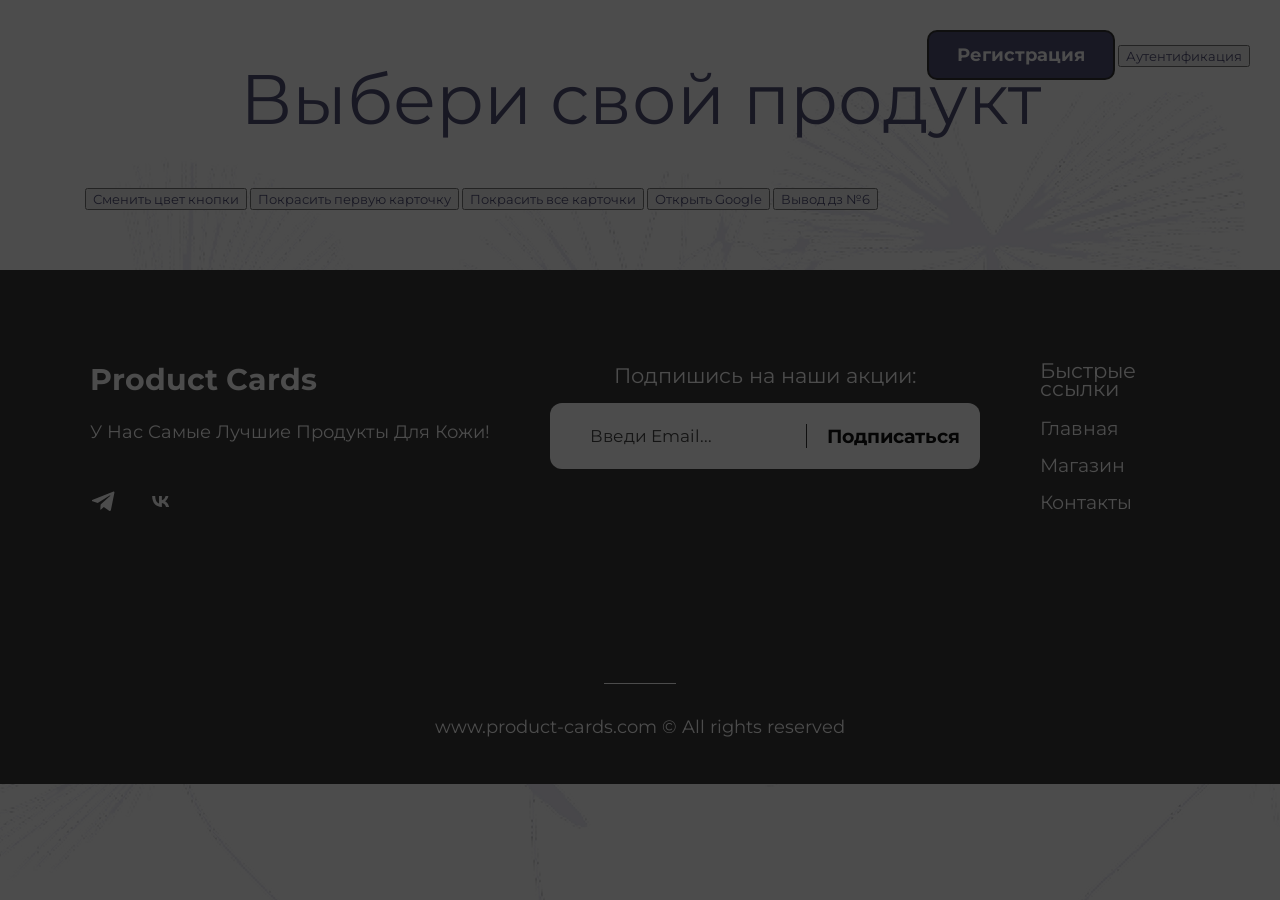
==== commit 2408d5e5: "feat: reusable modal with shared overlay" ====
--- a/index.html
+++ b/index.html
@@ -1,333 +1,437 @@
 <!DOCTYPE html>
-
 <html lang="ru">
 
 <head>
-
-<meta charset="UTF-8">
-<meta name="viewport" content="width=device-width, initial-scale=1.0">
-
-<title>Продуктовая карточка</title>
-
-<link rel="preconnect" href="https://fonts.googleapis.com">
-<link rel="preconnect" href="https://fonts.gstatic.com" crossorigin>
-
-<link
-    href="https://fonts.googleapis.com/css2?family=Montserrat:wght@400;700&display=swap"
-    rel="stylesheet"
->
-
-<link rel="stylesheet" href="./css/style.css">
-<link rel="stylesheet" href="./css/button.css">
-<link rel="stylesheet" href="./css/footer.css">
-<link rel="stylesheet" href="./css/modal.css">
-
-
+    <meta charset="UTF-8">
+    <meta name="viewport" content="width=device-width, initial-scale=1.0">
+
+    <title>Продуктовая карточка</title>
+
+    <!-- Подключение шрифтов Google Fonts -->
+    <link rel="preconnect" href="https://fonts.googleapis.com">
+    <link rel="preconnect" href="https://fonts.gstatic.com" crossorigin>
+
+    <link
+        href="https://fonts.googleapis.com/css2?family=Montserrat:wght@400;700&display=swap"
+        rel="stylesheet"
+    >
+
+    <!-- Подключение CSS -->
+    <link rel="stylesheet" href="./css/style.css">
+    <link rel="stylesheet" href="./css/button.css">
+    <link rel="stylesheet" href="./css/footer.css">
+    <link rel="stylesheet" href="./css/modal.css">
+
+    <!-- Отключение стандартной favicon -->
+    <link rel="icon" href="data:,">
 </head>
 
 <body>
 
-
-<main class="main">
-
-    <div class="container">
-
-        <div class="button">
-
-            <button id="change-color-first-card">
-                Изменить цвет первой карточки
+    <main class="main">
+
+        <div class="container catalog__container">
+
+            <h1 class="products__title js-products-title">
+                Выбери свой продукт
+            </h1>
+
+            <div class="actions-panel">
+
+                <button
+                    class="btn js-change-color-btn"
+                    type="button"
+                >
+                    Сменить цвет кнопки
+                </button>
+
+                <button
+                    class="btn js-paint-card-btn"
+                    type="button"
+                >
+                    Покрасить первую карточку
+                </button>
+
+                <button
+                    class="btn js-paint-all-cards-btn"
+                    type="button"
+                >
+                    Покрасить все карточки
+                </button>
+
+                <button
+                    class="btn js-open-google-btn"
+                    type="button"
+                >
+                    Открыть Google
+                </button>
+
+                <button
+                    class="btn js-log-alert-btn"
+                    type="button"
+                >
+                    Вывод дз №6
+                </button>
+
+            </div>
+
+            <div class="registration">
+
+                <button
+                    id="registration-button"
+                    type="button"
+                >
+                    Регистрация
+                </button>
+
+                <button
+                    id="auth-button"
+                    type="button"
+                >
+                    Аутентификация
+                </button>
+
+            </div>
+
+            <ul class="products clear-list"></ul>
+
+        </div>
+
+    </main>
+
+    <!-- Подвал сайта -->
+    <footer class="footer">
+
+        <div class="footer__container">
+
+            <div class="footer__info">
+
+                <h2 class="footer__title">
+                    Product Cards
+                </h2>
+
+                <p class="footer__description">
+                    У Нас Самые Лучшие Продукты Для Кожи!
+                </p>
+
+                <!-- Социальные сети -->
+                <div class="footer__socials">
+
+                    <a
+                        href="https://t.me/"
+                        target="_blank"
+                        rel="noopener noreferrer"
+                        class="footer__social"
+                        aria-label="Telegram"
+                    >
+                        <svg
+                            viewBox="0 0 24 24"
+                            aria-hidden="true"
+                        >
+                            <path
+                                d="M21.5 3.5 18.2 20c-.25 1.17-.9 1.46-1.82.91l-5.02-3.7-2.42 2.33c-.27.27-.5.5-1.03.5l.37-5.11 9.3-8.4c.4-.37-.09-.57-.62-.2L5.47 13.37.52 11.82c-1.08-.34-1.1-1.08.23-1.59L20.1 2.6c.91-.34 1.71.2 1.4.9Z"
+                            />
+                        </svg>
+                    </a>
+
+                    <a
+                        href="https://vk.com/"
+                        target="_blank"
+                        rel="noopener noreferrer"
+                        class="footer__social"
+                        aria-label="ВКонтакте"
+                    >
+                        <svg
+                            viewBox="0 0 24 24"
+                            aria-hidden="true"
+                        >
+                            <path
+                                d="M13.1 17.2c-5.7 0-9-3.9-9.1-10.4h2.9c.1 4.7 2.1 6.7 3.7 7.1V6.8h2.7v4.1c1.5-.2 3.1-2 3.6-4.1h2.7c-.4 2.5-2 4.3-3.2 5 1.2.6 3.1 2.2 3.9 5.4h-3c-.5-2-1.9-3.5-4-3.8v3.8h-.2Z"
+                            />
+                        </svg>
+                    </a>
+
+                </div>
+
+            </div>
+
+            <!-- Подписка на рассылку -->
+            <div class="footer__subscribe">
+
+                <h2 class="footer__subscribe-title">
+                    Подпишись на наши акции:
+                </h2>
+
+                <form
+                    class="footer__form"
+                    id="footer-form"
+                >
+
+                    <label
+                        for="email"
+                        class="footer__label"
+                    >
+                        Email
+                    </label>
+
+                    <input
+                        type="email"
+                        id="email"
+                        name="email"
+                        class="footer__input"
+                        placeholder="Введи Email..."
+                        title="Введите корректный адрес электронной почты"
+                        required
+                    >
+
+                    <span class="footer__divider"></span>
+
+                    <button
+                        type="submit"
+                        class="footer__button"
+                    >
+                        Подписаться
+                    </button>
+
+                </form>
+
+            </div>
+
+            <!-- Навигация -->
+            <nav class="footer__navigation">
+
+                <h2 class="footer__navigation-title">
+                    Быстрые ссылки
+                </h2>
+
+                <ul class="footer__links">
+
+                    <li>
+                        <a href="#">
+                            Главная
+                        </a>
+                    </li>
+
+                    <li>
+                        <a href="#">
+                            Магазин
+                        </a>
+                    </li>
+
+                    <li>
+                        <a href="#">
+                            Контакты
+                        </a>
+                    </li>
+
+                </ul>
+
+            </nav>
+
+        </div>
+
+        <div class="footer__bottom">
+
+            <span class="footer__line"></span>
+
+            <p class="footer__copyright">
+                www.product-cards.com © All rights reserved
+            </p>
+
+        </div>
+
+    </footer>
+
+    <!-- Единый общий оверлей для всех модальных окон -->
+    <div class="overlay" id="overlay"></div>
+
+    <!-- Модальное окно регистрации -->
+    <div
+        class="modal"
+        id="registration-modal"
+    >
+
+        <div class="modal__content">
+
+            <button
+                class="modal__close"
+                type="button"
+                aria-label="Закрыть окно"
+            >
+                ×
             </button>
 
-            <button id="change-color-all-cards">
-                Изменить цвет всех карточек
+            <h2 class="modal__title">
+                Регистрация
+            </h2>
+
+            <form
+                class="registration__form"
+                id="registration-form"
+            >
+
+                <label for="name">
+                    Имя
+                </label>
+
+                <input
+                    type="text"
+                    id="name"
+                    name="name"
+                    placeholder="Введите имя"
+                    pattern="[А-ЯЁ][а-яё]+"
+                    title="Имя должно начинаться с заглавной русской буквы и содержать только русские буквы, например Иван"
+                    required
+                >
+
+                <label for="surname">
+                    Фамилия
+                </label>
+
+                <input
+                    type="text"
+                    id="surname"
+                    name="surname"
+                    placeholder="Введите фамилию"
+                    pattern="[А-ЯЁ][а-яё]+"
+                    title="Фамилия должна начинаться с заглавной русской буквы и содержать только русские буквы, например Иванов"
+                    required
+                >
+
+                <label for="birth-date">
+                    Дата рождения
+                </label>
+
+                <input
+                    type="date"
+                    id="birth-date"
+                    name="birthDate"
+                    required
+                >
+
+                <label for="login">
+                    Логин
+                </label>
+
+                <input
+                    type="text"
+                    id="login"
+                    name="login"
+                    placeholder="Введите логин"
+                    minlength="3"
+                    pattern="[A-Za-z0-9_]+"
+                    title="Логин должен содержать минимум 3 символа: латинские буквы, цифры или _"
+                    required
+                >
+
+                <label for="password">
+                    Пароль
+                </label>
+
+                <input
+                    type="password"
+                    id="password"
+                    name="password"
+                    placeholder="Введите пароль"
+                    minlength="8"
+                    pattern="(?=.*[A-Z])(?=.*[a-z])(?=.*\d)[A-Za-z\d]{8,}"
+                    title="Пароль должен содержать минимум 8 символов, заглавную букву, строчную букву и цифру"
+                    required
+                >
+
+                <label for="password-repeat">
+                    Повторите пароль
+                </label>
+
+                <input
+                    type="password"
+                    id="password-repeat"
+                    name="passwordRepeat"
+                    placeholder="Повторите пароль"
+                    title="Пароли должны совпадать"
+                    required
+                >
+
+                <button
+                    type="submit"
+                    class="registration__submit"
+                >
+                    Зарегистрироваться
+                </button>
+
+            </form>
+
+        </div>
+
+    </div>
+
+    <!-- Модальное окно аутентификации -->
+    <div
+        class="modal"
+        id="auth-modal"
+    >
+
+        <div class="modal__content">
+
+            <button
+                class="modal__close"
+                type="button"
+                aria-label="Закрыть окно"
+            >
+                ×
             </button>
 
-            <button id="go-to-google">
-                Перейти в Google
-            </button>
-
-            <button id="show-homework-message">
-                Вывод ДЗ №6
-            </button>
-
-            <button id="change-button-color">
-                Изменить цвет кнопки
-            </button>
+            <h2 class="modal__title">
+                Аутентификация
+            </h2>
+
+            <form
+                class="registration__form"
+                id="auth-form"
+            >
+
+                <label for="auth-login">
+                    Логин
+                </label>
+
+                <input
+                    type="text"
+                    id="auth-login"
+                    name="login"
+                    placeholder="Введите логин"
+                    required
+                >
+
+                <label for="auth-password">
+                    Пароль
+                </label>
+
+                <input
+                    type="password"
+                    id="auth-password"
+                    name="password"
+                    placeholder="Введите пароль"
+                    required
+                >
+
+                <button
+                    type="submit"
+                    class="registration__submit"
+                >
+                    Войти
+                </button>
+
+            </form>
 
         </div>
 
-        <div class="registration">
-
-            <button id="registration-button" type="button">
-                Регистрация
-            </button>
-
-        </div>
-
-        <h1 class="products__title">
-            Выбери свой продукт
-        </h1>
-
-        <ul class="products clear-list"></ul>
-
     </div>
 
-</main>
-
-<footer class="footer">
-
-    <div class="footer__container">
-
-        <div class="footer__info">
-
-            <h2 class="footer__title">
-                Product Cards
-            </h2>
-
-            <p class="footer__description">
-                У Нас Самые Лучшие Продукты Для Кожи!
-            </p>
-
-            <div class="footer__socials">
-
-                <a
-                    href="https://t.me/"
-                    class="footer__social"
-                    aria-label="Telegram"
-                >
-
-                    <svg
-                        viewBox="0 0 24 24"
-                        aria-hidden="true"
-                    >
-
-                        <path
-                            d="M21.5 3.5 18.2 20c-.25 1.17-.9 1.46-1.82.91l-5.02-3.7-2.42 2.33c-.27.27-.5.5-1.03.5l.37-5.11 9.3-8.4c.4-.37-.09-.57-.62-.2L5.47 13.37.52 11.82c-1.08-.34-1.1-1.08.23-1.59L20.1 2.6c.91-.34 1.71.2 1.4.9Z"
-                        />
-
-                    </svg>
-
-                </a>
-
-                <a
-                    href="https://vk.com/"
-                    class="footer__social"
-                    aria-label="VK"
-                >
-
-                    <svg
-                        viewBox="0 0 24 24"
-                        aria-hidden="true"
-                    >
-
-                        <path
-                            d="M13.1 17.2c-5.7 0-9-3.9-9.1-10.4h2.9c.1 4.7 2.1 6.7 3.7 7.1V6.8h2.7v4.1c1.5-.2 3.1-2 3.6-4.1h2.7c-.4 2.5-2 4.3-3.2 5 1.2.6 3.1 2.2 3.9 5.4h-3c-.5-2-1.9-3.5-4-3.8v3.8h-.2Z"
-                        />
-
-                    </svg>
-
-                </a>
-
-            </div>
-
-        </div>
-
-        <div class="footer__subscribe">
-
-            <h2 class="footer__subscribe-title">
-                Подпишись на наши акции:
-            </h2>
-
-            <form class="footer__form" id="footer-form">
-
-                <label
-                    for="email"
-                    class="footer__label"
-                >
-                    Email
-                </label>
-
-                <input
-                    type="email"
-                    id="email"
-                    name="email"
-                    class="footer__input"
-                    placeholder="Введи Email..."
-                    title="Введите корректный адрес электронной почты"
-                    required
-                >
-
-                <span class="footer__divider"></span>
-
-                <button
-                    type="submit"
-                    class="footer__button"
-                >
-                    Подписаться
-                </button>
-
-            </form>
-
-        </div>
-
-        <nav class="footer__navigation">
-
-            <h2 class="footer__navigation-title">
-                Быстрые ссылки
-            </h2>
-
-            <ul class="footer__links">
-
-                <li>
-                    <a href="#">
-                        Главная
-                    </a>
-                </li>
-
-                <li>
-                    <a href="#">
-                        Магазин
-                    </a>
-                </li>
-
-                <li>
-                    <a href="#">
-                        Контакты
-                    </a>
-                </li>
-
-            </ul>
-
-        </nav>
-
-    </div>
-
-    <div class="footer__bottom">
-
-        <span class="footer__line"></span>
-
-        <p class="footer__copyright">
-            www.product-cards.com©all right reserve
-        </p>
-
-    </div>
-
-</footer>
-
-<div class="modal" id="registration-modal">
-
-    <div class="overlay"></div>
-
-    <div class="modal__content">
-
-        <button
-            class="modal__close"
-            type="button"
-        >
-            ×
-        </button>
-
-        <h2 class="modal__title">
-            Регистрация
-        </h2>
-
-        <form class="registration__form" id="registration-form">
-            <label for="name">
-                Имя
-            </label>
-
-            <input
-                type="text"
-                id="name"
-                name="name"
-                placeholder="Введите имя"
-                pattern="[А-ЯЁ][а-яё]+"
-                title="Имя должно начинаться с заглавной русской буквы и содержать только русские буквы, например Иван"
-                required
-            >
-
-            <label for="surname">
-                Фамилия
-            </label>
-
-            <input
-                type="text"
-                id="surname"
-                name="surname"
-                placeholder="Введите фамилию"
-                pattern="[А-ЯЁ][а-яё]+"
-                title="Фамилия должна начинаться с заглавной русской буквы и содержать только русские буквы, например Иванов"
-                required
-            >
-
-            <label for="birth-date">
-                Дата рождения
-            </label>
-
-            <input
-                type="date"
-                id="birth-date"
-                name="birthDate"
-                required
-            >
-
-            <label for="login">
-                Логин
-            </label>
-
-            <input
-                type="text"
-                id="login"
-                name="login"
-                placeholder="Введите логин"
-                minlength="3"
-                pattern="[A-Za-z0-9_]+"
-                title="Логин должен содержать минимум 3 символа: латинские буквы, цифры или _"
-                required
-            >
-
-            <label for="password">
-                Пароль
-            </label>
-
-            <input
-                type="password"
-                id="password"
-                name="password"
-                placeholder="Введите пароль"
-                minlength="8"
-                pattern="(?=.*[A-Z])(?=.*[a-z])(?=.*\d)[A-Za-z\d]{8,}"
-                title="Пароль должен содержать минимум 8 символов, заглавную букву, строчную букву и цифру"
-                required
-            >
-
-            <label for="password-repeat">
-                Повторите пароль
-            </label>
-
-            <input
-                type="password"
-                id="password-repeat"
-                name="passwordRepeat"
-                placeholder="Повторите пароль"
-                title="Пароли должны совпадать"
-                required
-            >
-
-            <button
-                type="submit"
-                class="registration__submit"
-            >
-                Зарегистрироваться
-            </button>
-
-        </form>
-
-    </div>
-
-</div>
-
-<script type="module" src="./js/main.js"></script>
+    <!-- Подключение JavaScript -->
+    <script
+        type="module"
+        src="./js/main.js"
+    ></script>
 
 </body>
 
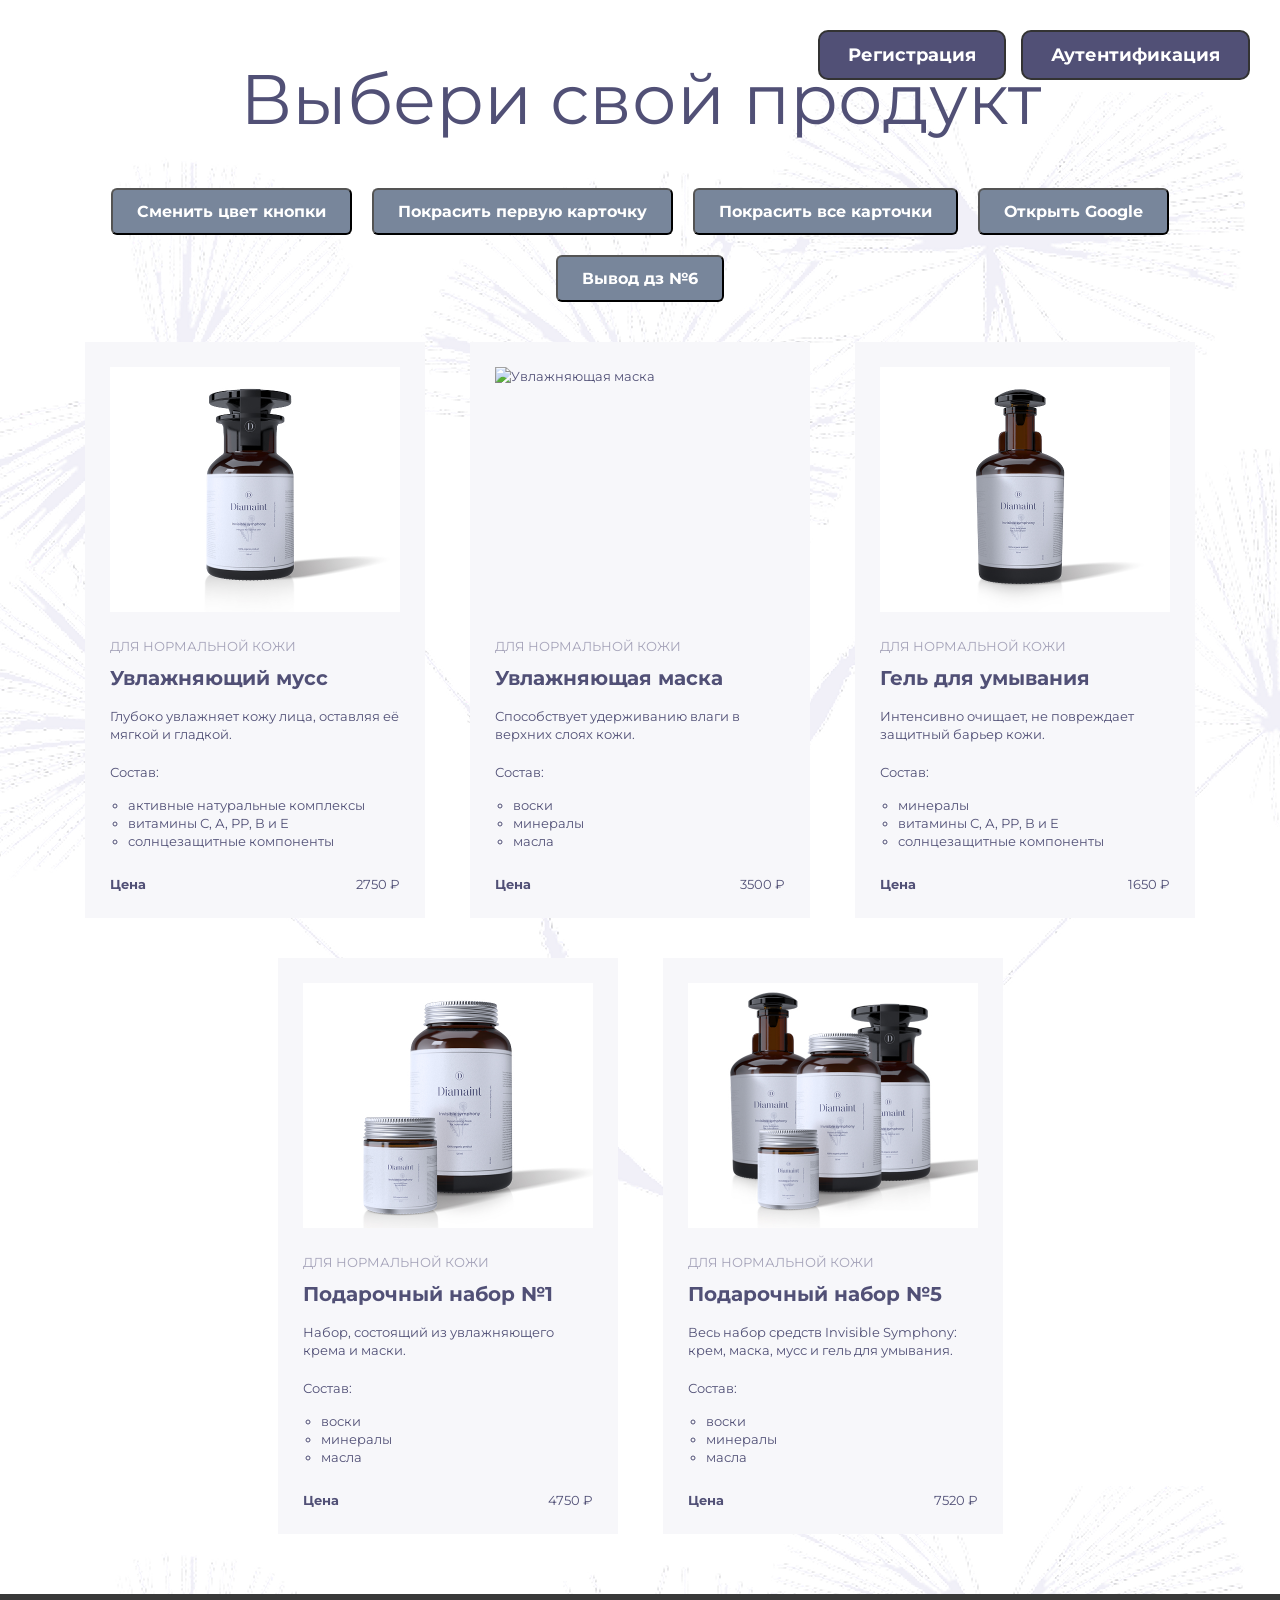
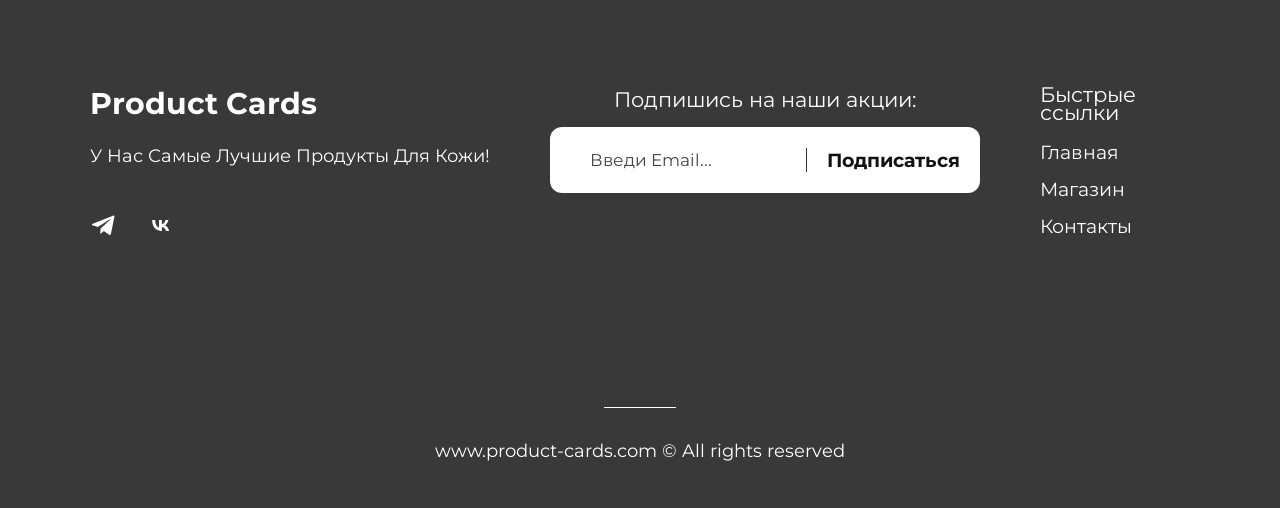
==== commit c75687a0: "feat: implement async users loading and LocalStorage" ====
--- a/index.html
+++ b/index.html
@@ -11,10 +11,7 @@
     <link rel="preconnect" href="https://fonts.googleapis.com">
     <link rel="preconnect" href="https://fonts.gstatic.com" crossorigin>
 
-    <link
-        href="https://fonts.googleapis.com/css2?family=Montserrat:wght@400;700&display=swap"
-        rel="stylesheet"
-    >
+    <link href="https://fonts.googleapis.com/css2?family=Montserrat:wght@400;700&display=swap" rel="stylesheet">
 
     <!-- Подключение CSS -->
     <link rel="stylesheet" href="./css/style.css">
@@ -29,53 +26,17 @@
 <body>
 
     <main class="main">
-
         <div class="container catalog__container">
-
-            <h1 class="products__title js-products-title">
-                Выбери свой продукт
-            </h1>
-
-            <div class="actions-panel">
-
-                <button
-                    class="btn js-change-color-btn"
-                    type="button"
-                >
-                    Сменить цвет кнопки
-                </button>
-
-                <button
-                    class="btn js-paint-card-btn"
-                    type="button"
-                >
-                    Покрасить первую карточку
-                </button>
-
-                <button
-                    class="btn js-paint-all-cards-btn"
-                    type="button"
-                >
-                    Покрасить все карточки
-                </button>
-
-                <button
-                    class="btn js-open-google-btn"
-                    type="button"
-                >
-                    Открыть Google
-                </button>
-
-                <button
-                    class="btn js-log-alert-btn"
-                    type="button"
-                >
-                    Вывод дз №6
-                </button>
-
-            </div>
-
-            <div class="registration">
+            <h1 class="products__title js-products-title">Выбери свой продукт</h1>
+                <div class="actions-panel">
+                    <button class="btn js-change-color-btn" type="button">Сменить цвет кнопки</button>
+                    <button class="btn js-paint-card-btn" type="button">Покрасить первую карточку</button>
+                    <button class="btn js-paint-all-cards-btn" type="button">Покрасить все карточки</button>
+                    <button class="btn js-open-google-btn" type="button">Открыть Google</button>
+                    <button class="btn js-log-alert-btn" type="button">Вывод дз №6</button>
+                </div>
+                
+                <div class="registration">
 
                 <button
                     id="registration-button"
@@ -93,7 +54,27 @@
 
             </div>
 
-            <ul class="products clear-list"></ul>
+            <ul class="products clear-list js-products"></ul>
+
+            <template class="js-product-card-template">
+                <li class="products__item card">
+                    <img src="" class="card__image" alt="">
+                    <span class="card__category"></span>
+                    <h2 class="card__name"></h2>
+                    <p class="card__description"></p>
+                    <div class="card__compound compound">
+                        <span class="compound__name">Состав:</span>
+                        <ul class="compound__list"></ul>
+                    </div>
+                    <div class="card__price">
+                        <b class="card__price-label">Цена</b>
+                        <div class="card__price-total">
+                            <span class="card__price-value"></span>
+                            <span class="card__price-currency">₽</span>
+                        </div>
+                    </div>
+                </li>
+            </template>
 
         </div>
 
@@ -428,10 +409,7 @@
     </div>
 
     <!-- Подключение JavaScript -->
-    <script
-        type="module"
-        src="./js/main.js"
-    ></script>
+    <script type="module" src="./js/main.js"></script>
 
 </body>
 
--- a/css/button.css
+++ b/css/button.css
@@ -1,12 +1,26 @@
-
-.button {
-    display: flex;
-    justify-content: center;
-    gap: 10px;
+/* Исходное состояние кнопки */
+.btn {
+    padding: 12px 24px;
+    font-family: inherit;
+    font-size: 16px;
+    font-weight: 700;
+    color: #FFFFFF;
+    background-color: #78869b;
+    border-radius: 6px;
+    cursor: pointer;
+    transition: background-color 0.3s ease, color 0.3s ease;
 }
 
-button {
-    font-family: "Montserrat", sans-serif;
-    font-size: 13px;
-    color: #515076;
+/* Активное состояние (включается через toggle в JS) */
+.btn--active {
+    background-color: #515076;
+    color: #FFFFFF;
+}
+
+.actions-panel {
+    display: flex;
+    flex-wrap: wrap;
+    justify-content: center; /* строго center, не space-between */
+    gap: 20px;
+    margin-bottom: 40px; /* отступ вниз до карточек товаров */
 }
--- a/css/modal.css
+++ b/css/modal.css
@@ -1,11 +1,5 @@
 .modal {
     display: none;
-    position: fixed;
-    top: 0;
-    left: 0;
-    width: 100%;
-    height: 100%;
-    z-index: 10;
 }
 
 .modal-showed {
@@ -13,16 +7,22 @@
 }
 
 .overlay {
-    position: absolute;
+    display: none;
+    position: fixed;
     top: 0;
     left: 0;
     width: 100%;
     height: 100%;
-    background-color: rgba(0,0,0,0.7);
+    background-color: rgba(0, 0, 0, 0.7);
+    z-index: 10;
+}
+
+.overlay-showed {
+    display: block;
 }
 
 .modal__content {
-    position: absolute;
+    position: fixed;
     top: 50%;
     left: 50%;
     width: 500px;
@@ -31,7 +31,7 @@
     box-sizing: border-box;
     background-color: #ffffff;
     border-radius: 12px;
-    transform: translate(-50%,-50%);
+    transform: translate(-50%, -50%);
     z-index: 11;
     overflow-y: auto;
     color: #515076;
@@ -65,7 +65,7 @@
     font-weight: 400;
     line-height: 1;
     cursor: pointer;
-    transition: background-color 0.2s ease,color 0.2s ease;
+    transition: background-color 0.2s ease, color 0.2s ease;
 }
 
 .modal__close:hover {
@@ -129,9 +129,12 @@
     position: absolute;
     top: 30px;
     right: 30px;
+    display: flex;
+    gap: 15px;
 }
 
-#registration-button {
+#registration-button,
+#auth-button {
     padding: 12px 28px;
     border: 2px solid #333333;
     border-radius: 10px;
@@ -144,7 +147,8 @@
     transition: 0.2s ease;
 }
 
-#registration-button:hover {
+#registration-button:hover,
+#auth-button:hover {
     background-color: #333333;
     color: #ffffff;
 }
@@ -159,7 +163,8 @@
         font-size: 24px;
     }
 
-    #registration-button {
+    #registration-button,
+    #auth-button {
         padding: 10px 20px;
         font-size: 16px;
     }
